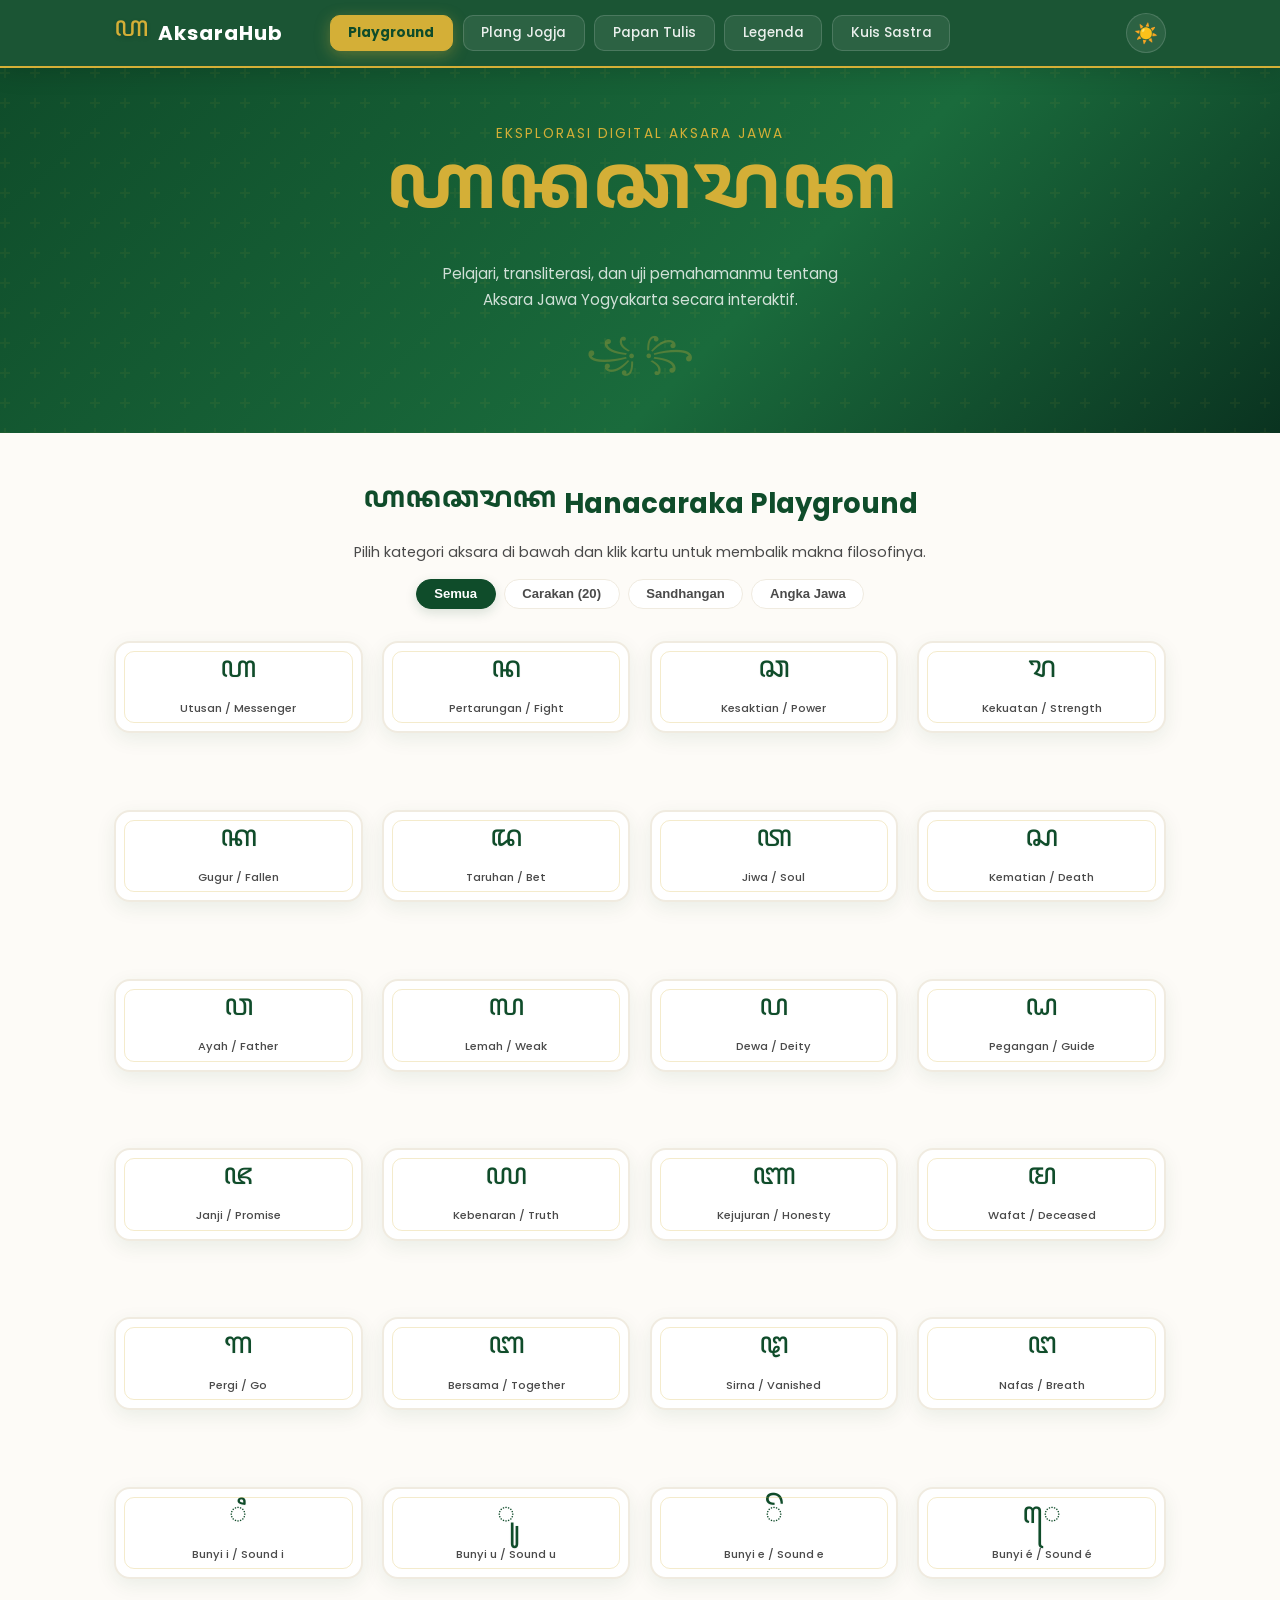
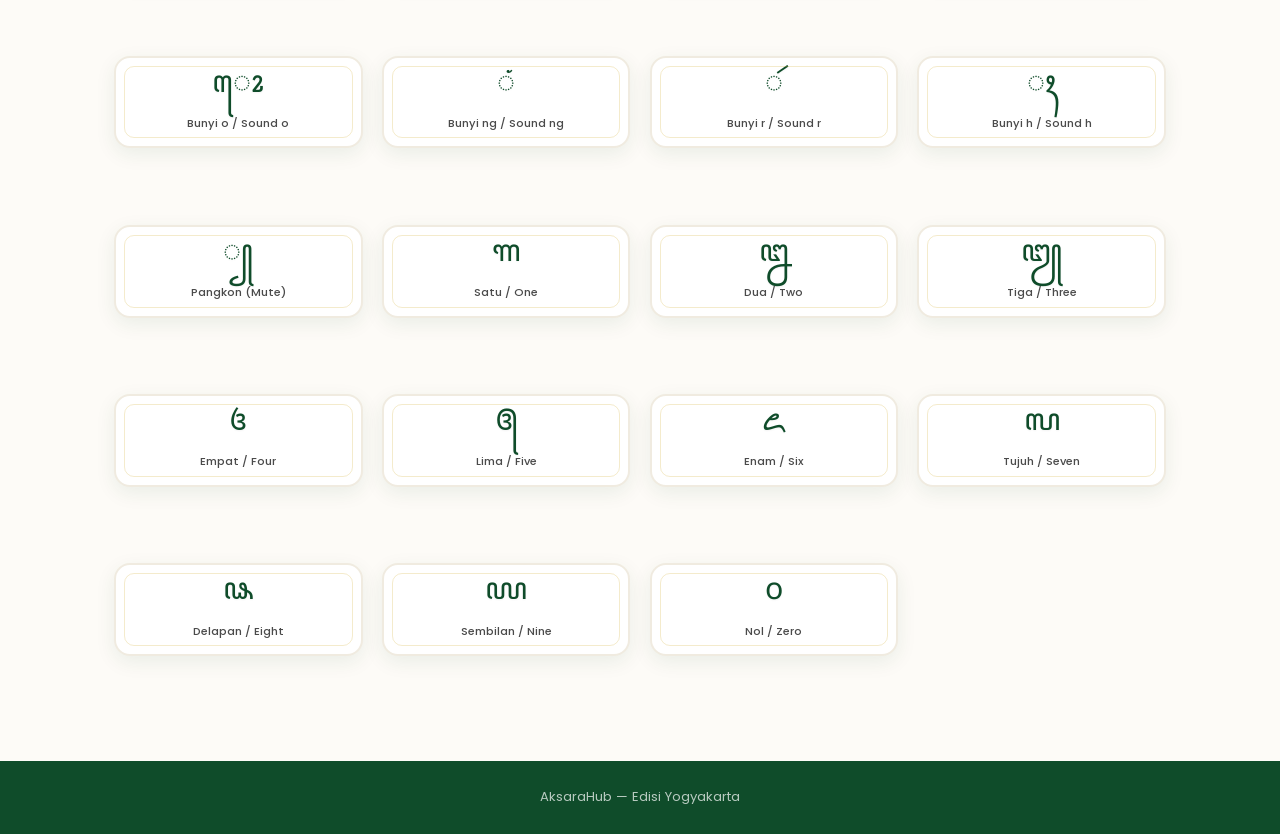
==== index.html @ 1e4b358d "Refactor: Update UI/UX to Single-Page Long Scroll and clean up documentation" ====
<!doctype html>
<html
  lang="id"
  data-theme="light"
>
  <head>
    <meta charset="UTF-8" />
    <meta
      name="viewport"
      content="width=device-width, initial-scale=1.0"
    />
    <meta name="description" content="AksaraHub Edisi Yogyakarta - Aplikasi edukasi interaktif Aksara Jawa (Hanacaraka), generator plang jalan Jogja real-time, dan kuis sastra interaktif. Belajar Aksara Jawa dengan mudah." />
    <meta name="keywords" content="aksara jawa, hanacaraka, yogyakarta, belajar aksara jawa, generator plang jogja, kuis aksara jawa" />
    <title>AksaraHub — Edisi Yogyakarta</title>
    <link
      rel="preconnect"
      href="https://fonts.googleapis.com"
    />
    <link
      href="https://fonts.googleapis.com/css2?family=Noto+Sans+Javanese&family=Poppins:wght@300;400;600;700&display=swap"
      rel="stylesheet"
    />
    <link
      rel="stylesheet"
      href="style.css?v=19"
    />
  </head>
  <body>
    <!-- STICKY NAVBAR -->
    <nav class="navbar">
      <div class="nav-inner">
        <a href="#" class="nav-brand">
          <span class="brand-aksara">ꦲ</span>
          <span class="brand-text">AksaraHub</span>
        </a>
        <div class="nav-links" id="navLinks">
          <button
            class="nav-btn active"
            id="navBtnPlayground"
            data-target="playground"
          >
            Playground
          </button>
          <button
            class="nav-btn"
            id="navBtnGenerator"
            data-target="generator"
          >
            Plang Jogja
          </button>
          <button
            class="nav-btn"
            id="navBtnTracing"
            data-target="tracing"
          >
            Papan Tulis
          </button>
          <button
            class="nav-btn"
            id="navBtnLegenda"
            data-target="legenda"
          >
            Legenda
          </button>
          <button
            class="nav-btn"
            id="navBtnKuis"
            data-target="kuis"
          >
            Kuis Sastra
          </button>
        </div>
        <div class="nav-actions">
          <button
            class="theme-toggle"
            id="themeToggle"
            title="Ganti tema"
            aria-label="Ganti tema"
          >
            ☀️
          </button>
          <button
            class="hamburger-menu"
            id="hamburgerMenu"
            title="Menu"
            aria-label="Menu"
          >
            <span></span>
            <span></span>
            <span></span>
          </button>
        </div>
      </div>
    </nav>

    <!-- HERO -->
    <header class="hero">
      <div class="hero-content">
        <p class="hero-sub">Eksplorasi Digital Aksara Jawa</p>
        <h1 class="hero-title">ꦲꦤꦕꦫꦏ</h1>
        <p class="hero-desc">Pelajari, transliterasi, dan uji pemahamanmu tentang<br />Aksara Jawa Yogyakarta secara interaktif.</p>
      </div>
      <div
        class="hero-ornament"
        aria-hidden="true"
      >
        ꧁ ꧂
      </div>
    </header>

    <!-- MAIN CONTENT (SPA Sections) -->
    <main>
      <!-- SECTION 1: HANACARAKA PLAYGROUND -->
      <section
        id="playground"
        class="section active"
      >
        <div class="section-header">
          <h2>ꦲꦤꦕꦫꦏ <span>Hanacaraka Playground</span></h2>
          <p>Pilih kategori aksara di bawah dan klik kartu untuk membalik makna filosofinya.</p>
          <div class="filter-wrap">
            <button class="filter-btn active" data-filter="all">Semua</button>
            <button class="filter-btn" data-filter="carakan">Carakan (20)</button>
            <button class="filter-btn" data-filter="sandhangan">Sandhangan</button>
            <button class="filter-btn" data-filter="angka">Angka Jawa</button>
          </div>
        </div>
        <div
          class="card-grid"
          id="cardGrid"
        >
          <!-- Cards injected by JS -->
        </div>
      </section>

      <!-- SECTION 2: PLANG JOGJA GENERATOR -->
      <section
        id="generator"
        class="section"
      >
        <div class="section-header">
          <h2>🛣️ <span>Plang Jogja Generator</span></h2>
          <p>Ketik teks Latin di bawah ini — konversi ke Aksara Jawa secara real-time.</p>
        </div>
        <div class="generator-wrap">
          <div class="preset-outer">
            <span class="preset-label">Nama Jalan Ikonik:</span>
            <div class="preset-group">
              <button class="btn-preset" data-text="Jalan Malioboro">Malioboro</button>
              <button class="btn-preset" data-text="Jalan Margoutomo">Margo Utomo</button>
              <button class="btn-preset" data-text="Jalan Margo Mulyo">Margo Mulyo</button>
            </div>
          </div>
          
          <div class="input-group">
            <label for="latinInput">Teks Latin</label>
            <textarea
              id="latinInput"
              rows="3"
              placeholder="Contoh: Jalan Malioboro..."
            ></textarea>
          </div>
          
          <!-- Plang Visual -->
          <div class="plang-outer">
            <div class="plang-pole"></div>
            <div class="plang-sign" id="plangSign">
              <div class="plang-top-bar">Jalan / Dalan</div>
              <div
                class="plang-latin"
                id="plangLatin"
              >
                —
              </div>
              <div
                class="plang-aksara"
                id="plangAksara"
              >
                —
              </div>
            </div>
            
            <div class="plang-theme-wrap">
              <button class="btn-plang-theme active" data-theme="classic">☀️ Siang</button>
              <button class="btn-plang-theme" data-theme="night">🌙 Malam</button>
            </div>
          </div>
          <button
            class="btn-primary"
            id="copyBtn"
          >
            📋 Salin Aksara
          </button>
          <p
            class="copy-msg"
            id="copyMsg"
          ></p>
        </div>
      </section>

      <!-- SECTION 3: PAPAN TULIS TRACING -->
      <section
        id="tracing"
        class="section"
      >
        <div class="section-header">
          <h2>✍️ <span>Papan Tulis Tracing</span></h2>
          <p>Pilih aksara di bawah dan ikuti pola transparan di papan tulis untuk belajar menulis.</p>
        </div>
        <div class="tracing-wrap">
          <div class="tracing-letters-select" id="tracingLettersSelect">
            <!-- Letters injected by JS -->
          </div>
          <div class="canvas-outer">
            <div class="canvas-container">
              <canvas id="paintCanvas" width="360" height="280"></canvas>
            </div>
            <div class="canvas-actions">
              <button class="btn-secondary" id="clearCanvasBtn">🧹 <span class="btn-text">Bersihkan</span></button>
              <button class="btn-primary" id="checkCanvasBtn">✨ <span class="btn-text">Periksa Coretan</span></button>
              <button class="btn-secondary" id="downloadCanvasBtn">💾 <span class="btn-text">Simpan Tulisan</span></button>
            </div>
            <div id="traceFeedback" style="margin-top: 1rem; font-weight: 600; font-size: 0.95rem; text-align: center; min-height: 24px; color: var(--gold); transition: var(--trans);"></div>
          </div>
        </div>
      </section>

      <!-- SECTION 4: LEGENDA AJI SAKA -->
      <section
        id="legenda"
        class="section"
      >
        <div class="section-header">
          <h2>📜 <span>Legenda Aji Saka</span></h2>
          <p>Asal-usul terciptanya 20 bait Aksara Hanacaraka Yogyakarta.</p>
        </div>
        <div class="story-container">
          <div class="story-slider" id="storySlider">
            <div class="story-slide active" data-slide="0">
              <div class="story-card">
                <div class="story-badge">Bagian 1</div>
                <h3>ꦲꦤꦕꦫꦏ <span class="card-latin-text">(Ha-Na-Ca-Ra-Ka)</span></h3>
                <p class="story-meaning">"Ada utusan / cerita"</p>
                <div class="story-divider"></div>
                <p class="story-text">Kisah dimulai dari Prabu Aji Saka yang pergi mengembara dan meninggalkan dua abdi setianya, Dora dan Sembada. Aji Saka berpesan khusus kepada Sembada agar menjaga keris pusakanya di Pegunungan Kendeng dan tidak menyerahkannya kepada siapapun kecuali Aji Saka sendiri.</p>
              </div>
            </div>
            <div class="story-slide" data-slide="1">
              <div class="story-card">
                <div class="story-badge">Bagian 2</div>
                <h3>ꦢꦠꦱꦮꦭ <span class="card-latin-text">(Da-Ta-Sa-Wa-La)</span></h3>
                <p class="story-meaning">"Saling bertengkar / berselisih paham"</p>
                <div class="story-divider"></div>
                <p class="story-text">Setelah sekian lama, Prabu Aji Saka yang telah bertahta di Medang Kamulan mengutus Dora untuk mengambil keris pusakanya. Dora menemui Sembada untuk meminta keris tersebut. Namun, Sembada menolak karena memegang teguh amanah sang Prabu yang melarang keras menyerahkannya kepada orang lain.</p>
              </div>
            </div>
            <div class="story-slide" data-slide="2">
              <div class="story-card">
                <div class="story-badge">Bagian 3</div>
                <h3>ꦥꦝꦗꦪꦚ <span class="card-latin-text">(Pa-Dha-Ja-Ya-Nya)</span></h3>
                <p class="story-meaning">"Sama-sama saktinya / kuatnya"</p>
                <div class="story-divider"></div>
                <p class="story-text">Karena memegang perintah yang sama-sama diyakini sah, keduanya tidak mau mengalah. Perselisihan memuncak menjadi pertarungan sengit demi membela amanah. Dora dan Sembada bertarung dengan segenap kesaktian mereka yang berimbang.</p>
              </div>
            </div>
            <div class="story-slide" data-slide="3">
              <div class="story-card">
                <div class="story-badge">Bagian 4</div>
                <h3>ꦩꦒꦧꦗꦔ <span class="card-latin-text">(Ma-Ga-Ba-Tha-Nga)</span></h3>
                <p class="story-meaning">"Keduanya gugur / mati bersama"</p>
                <div class="story-divider"></div>
                <p class="story-text">Pertarungan berakhir tragis. Kedua abdi setia itu gugur bersama karena kelelahan dan kesaktian yang sama kuat. Prabu Aji Saka sangat menyesali kelalaiannya, dan untuk mengenang kesetiaan kedua abdinya, ia menciptakan 20 bait Aksara Jawa Hanacaraka ini.</p>
              </div>
            </div>
          </div>
          <div class="story-controls">
            <button class="btn-nav-story" id="prevStoryBtn" disabled>◀ Sebelum</button>
            <div class="story-dots" id="storyDots">
              <span class="dot active"></span>
              <span class="dot"></span>
              <span class="dot"></span>
              <span class="dot"></span>
            </div>
            <button class="btn-nav-story" id="nextStoryBtn">Lanjut ▶</button>
          </div>
        </div>
      </section>

      <!-- SECTION 5: KUIS SASTRA & SERTIFIKAT -->
      <section
        id="kuis"
        class="section"
      >
        <div class="section-header">
          <h2>📜 <span>Kuis Sastra & Sertifikat</span></h2>
          <p>Uji pemahamanmu dan raih Sertifikat Kompetensi Aksara Jawa.</p>
        </div>
        <div
          class="kuis-wrap"
          id="kuisWrap"
        >
          <!-- Quiz injected by JS (Start Screen, Questions, Result, and Certificate) -->
        </div>
      </section>
    </main>

    <footer class="footer">
      <p>AksaraHub — Edisi Yogyakarta</p>
    </footer>

    <script src="script.js?v=19"></script>
  </body>
</html>
---- style.css ----
/* ===== CSS VARIABLES & RESET ===== */
:root {
  --green: #0f4c2a;
  --green-lt: #1a6b3c;
  --gold: #d4af37;
  --gold-lt: #e8c94a;
  --cream: #fdfbf7;
  --cream-dk: #f0ebe0;
  --text: #1a1a1a;
  --text-sub: #4a4a4a;
  --card-bg: #ffffff;
  --shadow: 0 6px 20px rgba(15, 76, 42, 0.08);
  --radius: 16px;
  --nav-h: 68px;
  --trans: 0.3s cubic-bezier(0.25, 0.8, 0.25, 1);
}
body.dark-theme {
  --cream: #08140c;
  --cream-dk: #0e2014;
  --text: #f3eee3;
  --text-sub: #9ebd9e;
  --card-bg: #11281b;
  --shadow: 0 8px 30px rgba(0, 0, 0, 0.4);
}

*,
*::before,
*::after {
  box-sizing: border-box;
  margin: 0;
  padding: 0;
}
html {
  scroll-behavior: smooth;
}

body {
  font-family: 'Poppins', sans-serif;
  background: var(--cream);
  color: var(--text);
  transition:
    background var(--trans),
    color var(--trans);
}

/* Javanese font helper */
.java {
  font-family: 'Noto Sans Javanese', serif;
}

/* ===== NAVBAR ===== */
.navbar {
  position: sticky;
  top: 0;
  z-index: 100;
  display: flex;
  align-items: center;
  height: var(--nav-h);
  background: rgba(15, 76, 42, 0.95);
  backdrop-filter: blur(12px);
  -webkit-backdrop-filter: blur(12px);
  box-shadow: 0 4px 25px rgba(0, 0, 0, 0.15);
  border-bottom: 2.5px solid var(--gold);
}
.nav-inner {
  display: flex;
  align-items: center;
  justify-content: space-between;
  width: 100%;
  max-width: 1100px;
  margin: 0 auto;
  padding: 0 1.5rem;
}
.nav-brand {
  display: flex;
  align-items: center;
  gap: 0.6rem;
  text-decoration: none;
  flex: 1 1 0%;
}
.brand-aksara {
  font-family: 'Noto Sans Javanese', serif;
  font-size: 1.8rem;
  color: var(--gold);
  text-shadow: 0 2px 4px rgba(0, 0, 0, 0.2);
}
.brand-text {
  font-size: 1.25rem;
  font-weight: 700;
  color: #fff;
  letter-spacing: 0.05em;
  font-family: 'Poppins', sans-serif;
}

.nav-links {
  display: flex;
  gap: 0.6rem;
}
.nav-btn {
  background: rgba(255, 255, 255, 0.08);
  border: 1px solid rgba(255, 255, 255, 0.15);
  color: rgba(255, 255, 255, 0.9);
  border-radius: 10px;
  padding: 0.45rem 1.1rem;
  font-family: 'Poppins', sans-serif;
  font-size: 0.85rem;
  font-weight: 500;
  cursor: pointer;
  transition: var(--trans);
}
.nav-btn:hover {
  background: rgba(255, 255, 255, 0.18);
  border-color: rgba(255, 255, 255, 0.3);
  transform: translateY(-1px);
}
.nav-btn.active {
  background: var(--gold);
  border-color: var(--gold);
  color: var(--green);
  font-weight: 700;
  box-shadow: 0 4px 15px rgba(212, 175, 55, 0.35);
}
.theme-toggle {
  background: rgba(255, 255, 255, 0.08);
  border: 1px solid rgba(255, 255, 255, 0.15);
  font-size: 1.2rem;
  cursor: pointer;
  width: 40px;
  height: 40px;
  display: flex;
  align-items: center;
  justify-content: center;
  border-radius: 50%;
  transition: var(--trans);
}
.theme-toggle:hover {
  background: rgba(255, 255, 255, 0.18);
  transform: rotate(20deg) scale(1.1);
}
.nav-actions {
  display: flex;
  align-items: center;
  gap: 0.8rem;
  justify-content: flex-end;
  flex: 1 1 0%;
}

/* ===== HERO ===== */
.hero {
  background: linear-gradient(135deg, var(--green) 0%, #1a6b3c 60%, #0a3320 100%);
  color: #fff;
  text-align: center;
  padding: 3.5rem 1.5rem 2.5rem;
  position: relative;
  overflow: hidden;
}
.hero::before {
  content: '';
  position: absolute;
  inset: 0;
  background: url("data:image/svg+xml,%3Csvg width='60' height='60' viewBox='0 0 60 60' xmlns='http://www.w3.org/2000/svg'%3E%3Cg fill='none' fill-rule='evenodd'%3E%3Cg fill='%23D4AF37' fill-opacity='0.06'%3E%3Cpath d='M36 34v-4h-2v4h-4v2h4v4h2v-4h4v-2h-4zm0-30V0h-2v4h-4v2h4v4h2V6h4V4h-4zM6 34v-4H4v4H0v2h4v4h2v-4h4v-2H6zM6 4V0H4v4H0v2h4v4h2V6h4V4H6z'/%3E%3C/g%3E%3C/g%3E%3C/svg%3E");
}
.hero-content {
  position: relative;
}
.hero-sub {
  font-size: 0.85rem;
  text-transform: uppercase;
  letter-spacing: 0.15em;
  color: var(--gold);
  margin-bottom: 0.5rem;
}
.hero-title {
  font-family: 'Noto Sans Javanese', serif;
  font-size: clamp(2.5rem, 8vw, 5rem);
  color: var(--gold);
  line-height: 1.2;
}
.hero-desc {
  font-size: 0.95rem;
  color: rgba(255, 255, 255, 0.8);
  margin-top: 0.8rem;
  line-height: 1.7;
}
.hero-ornament {
  font-family: 'Noto Sans Javanese', serif;
  font-size: 2rem;
  color: rgba(212, 175, 55, 0.3);
  margin-top: 1rem;
}

/* ===== SECTION LAYOUT ===== */
main {
  max-width: 1100px;
  margin: 0 auto;
  padding: 0 1.5rem 3rem;
}
.section {
  display: none;
  padding-top: 2.5rem;
}
.section.active {
  display: block;
}

.section-header {
  text-align: center;
  margin-bottom: 2rem;
}
.section-header h2 {
  font-size: clamp(1.4rem, 3vw, 1.9rem);
  color: var(--green);
  display: flex;
  align-items: center;
  justify-content: center;
  gap: 0.5rem;
  font-family: 'Noto Sans Javanese', serif;
}
body.dark-theme .section-header h2 {
  color: var(--gold);
}
.section-header h2 span {
  font-family: 'Poppins', sans-serif;
  font-size: 0.9em;
}
.section-header p {
  color: var(--text-sub);
  font-size: 0.9rem;
  margin-top: 0.4rem;
}

/* ===== CARD GRID (Section 1) ===== */
.card-grid {
  display: grid;
  grid-template-columns: repeat(4, 1fr);
  gap: 1.2rem;
}
/* Flip card */
.flip-card {
  height: 150px;
  perspective: 1000px;
  cursor: pointer;
  transition: transform 0.3s ease;
}
.flip-card:hover {
  transform: translateY(-6px);
}
.flip-inner {
  width: 100%;
  height: 100%;
  position: relative;
  transform-style: preserve-3d;
  transition: transform 0.6s cubic-bezier(0.4, 0, 0.2, 1);
}
.flip-card.is-flipped .flip-inner {
  transform: rotateY(180deg);
}

.flip-front,
.flip-back {
  position: absolute;
  inset: 0;
  border-radius: var(--radius);
  display: flex;
  flex-direction: column;
  align-items: center;
  justify-content: center;
  backface-visibility: hidden;
  -webkit-backface-visibility: hidden;
  box-shadow: var(--shadow);
  transition: all var(--trans);
}
.flip-front {
  background: var(--card-bg);
  border: 2px solid var(--cream-dk);
  position: relative;
  justify-content: center;
  gap: 0.8rem;
  padding: 1rem 0.5rem;
}
/* Delicate traditional corner borders */
.flip-front::before {
  content: '';
  position: absolute;
  inset: 8px;
  border: 1px solid rgba(212, 175, 55, 0.25);
  border-radius: calc(var(--radius) - 6px);
  pointer-events: none;
}
.flip-front:hover {
  box-shadow: 0 12px 30px rgba(15, 76, 42, 0.18);
  border-color: var(--gold);
}
.flip-back {
  background: linear-gradient(135deg, var(--green) 0%, var(--green-lt) 100%);
  color: #fff;
  transform: rotateY(180deg);
  border: 2.5px solid var(--gold);
}
.card-aksara {
  font-family: 'Noto Sans Javanese', serif;
  font-size: 1.9rem;
  color: var(--green);
  text-shadow: 0 1px 2px rgba(0, 0, 0, 0.05);
  display: inline-block;
  line-height: 1;
}
body.dark-theme .card-aksara {
  color: var(--gold);
}
.card-id {
  font-size: 0.7rem;
  color: var(--text-sub);
  font-weight: 500;
  line-height: 1.2;
}
.back-latin {
  font-size: 1.5rem;
  font-weight: 700;
  color: var(--gold);
  text-shadow: 0 2px 4px rgba(0, 0, 0, 0.2);
}
.back-arti {
  font-size: 0.75rem;
  text-align: center;
  padding: 0 0.75rem;
  margin-top: 0.5rem;
  opacity: 0.9;
  line-height: 1.5;
}

/* ===== GENERATOR (Section 2) ===== */
.generator-wrap {
  display: flex;
  flex-direction: column;
  align-items: center;
  gap: 1.4rem;
}
.input-group {
  width: 100%;
  max-width: 480px;
}
.input-group label {
  display: block;
  font-weight: 600;
  margin-bottom: 0.4rem;
  color: var(--green);
  font-size: 0.9rem;
}
body.dark-theme .input-group label {
  color: var(--gold);
}
.input-group textarea {
  width: 100%;
  border: 2px solid var(--cream-dk);
  border-radius: var(--radius);
  padding: 0.75rem 1rem;
  font-family: 'Poppins', sans-serif;
  font-size: 1rem;
  background: var(--card-bg);
  color: var(--text);
  resize: vertical;
  transition:
    border-color var(--trans),
    box-shadow var(--trans);
}
.input-group textarea:focus {
  outline: none;
  border-color: var(--gold);
  box-shadow: 0 0 0 3px rgba(212, 175, 55, 0.2);
}

/* Plang Sign */
.plang-outer {
  display: flex;
  flex-direction: column;
  align-items: center;
}
/* Tiang khas Jogja yang indah */
.plang-pole {
  width: 12px;
  height: 35px;
  background: linear-gradient(90deg, #151515 0%, #303030 50%, #0c0c0c 100%);
  border-radius: 2px;
  position: relative;
  box-shadow: 0 2px 5px rgba(0, 0, 0, 0.2);
}
.plang-pole::before {
  content: '';
  position: absolute;
  top: 0;
  left: -8px;
  width: 28px;
  height: 6px;
  background: var(--gold);
  border-radius: 3px;
  box-shadow: 0 1px 3px rgba(0, 0, 0, 0.2);
}
/* Papan nama jalan yang lebih realistis dan premium */
.plang-sign {
  background: linear-gradient(135deg, #0e5428 0%, #1a783d 100%);
  border: 3.5px double var(--gold);
  border-radius: 6px;
  padding: 0.9rem 2.5rem;
  min-width: 320px;
  text-align: center;
  box-shadow:
    0 8px 24px rgba(0, 0, 0, 0.3),
    inset 0 1px 0 rgba(255, 255, 255, 0.2);
  position: relative;
}
.plang-sign::after {
  content: '';
  position: absolute;
  inset: 4px;
  border: 1px solid rgba(255, 255, 255, 0.2);
  border-radius: 3px;
  pointer-events: none;
}
.plang-top-bar {
  font-size: 0.7rem;
  color: rgba(255, 255, 255, 0.8);
  letter-spacing: 0.15em;
  text-transform: uppercase;
  font-weight: 600;
  margin-bottom: 0.4rem;
  border-bottom: 1px dashed rgba(255, 255, 255, 0.25);
  padding-bottom: 0.3rem;
}
.plang-latin {
  font-size: 1.25rem;
  font-weight: 700;
  color: #fff;
  min-height: 1.4em;
  text-shadow: 0 2px 4px rgba(0, 0, 0, 0.3);
}
.plang-aksara {
  font-family: 'Noto Sans Javanese', serif;
  font-size: 1.8rem;
  color: var(--gold-lt);
  min-height: 1.6em;
  margin-top: 0.2rem;
  text-shadow: 0 2px 4px rgba(0, 0, 0, 0.3);
}

.btn-primary {
  background: var(--gold);
  color: var(--green);
  font-family: 'Poppins', sans-serif;
  font-weight: 700;
  font-size: 0.88rem;
  border: none;
  border-radius: 10px;
  padding: 0.65rem 1.4rem;
  cursor: pointer;
  transition: var(--trans);
  display: inline-flex;
  align-items: center;
  justify-content: center;
  gap: 0.4rem;
  height: 44px;
}
.btn-primary:hover {
  background: var(--gold-lt);
  transform: translateY(-2px);
  box-shadow: var(--shadow);
}
.btn-secondary {
  background: var(--card-bg);
  border: 1.5px solid var(--cream-dk);
  color: var(--text-sub);
  font-family: 'Poppins', sans-serif;
  font-weight: 600;
  font-size: 0.88rem;
  border-radius: 10px;
  padding: 0.65rem 1.4rem;
  cursor: pointer;
  transition: var(--trans);
  display: inline-flex;
  align-items: center;
  justify-content: center;
  gap: 0.4rem;
  height: 44px;
}
.btn-secondary:hover {
  border-color: var(--gold);
  color: var(--gold);
  transform: translateY(-2px);
  box-shadow: var(--shadow);
}
body.dark-theme .btn-secondary {
  background: var(--card-bg);
  border-color: rgba(212, 175, 55, 0.35);
  color: var(--text);
}
.copy-msg {
  font-size: 0.8rem;
  color: var(--green);
  font-weight: 600;
  min-height: 1.2em;
}
body.dark-theme .copy-msg {
  color: var(--gold);
}

/* ===== KUIS (Section 3) ===== */
.kuis-wrap {
  max-width: 620px;
  margin: 0 auto;
}
.kuis-progress {
  text-align: right;
  font-size: 0.8rem;
  color: var(--text-sub);
  margin-bottom: 1rem;
}
.kuis-question {
  background: var(--card-bg);
  border-radius: var(--radius);
  padding: 1.5rem;
  box-shadow: var(--shadow);
  margin-bottom: 1.2rem;
}
.q-soal {
  font-size: 1rem;
  font-weight: 600;
  margin-bottom: 0.3rem;
}
.q-aksara {
  font-family: 'Noto Sans Javanese', serif;
  font-size: 2rem;
  color: var(--green);
  margin-bottom: 1rem;
  display: block;
}
body.dark-theme .q-aksara {
  color: var(--gold);
}
.q-options {
  display: grid;
  grid-template-columns: 1fr 1fr;
  gap: 0.8rem;
}
.q-opt {
  background: var(--cream-dk);
  color: var(--text);
  font-family: 'Poppins', sans-serif;
  border: 2px solid transparent;
  border-radius: 12px;
  padding: 0.75rem;
  cursor: pointer;
  font-size: 0.95rem;
  font-weight: 600;
  transition: var(--trans);
  text-align: center;
  box-shadow: 0 2px 6px rgba(0, 0, 0, 0.04);
}
.q-opt:hover:not(:disabled) {
  border-color: var(--gold);
  background: var(--card-bg);
  transform: translateY(-2px);
  box-shadow: var(--shadow);
}
.q-opt.correct {
  background: #28a745;
  border-color: #28a745;
  color: #fff;
  box-shadow: 0 4px 15px rgba(40, 167, 69, 0.3);
}
.q-opt.wrong {
  background: #dc3545;
  border-color: #dc3545;
  color: #fff;
  box-shadow: 0 4px 15px rgba(220, 53, 69, 0.3);
  animation: shake 0.4s ease;
}
.q-opt:disabled {
  cursor: default;
}

@keyframes shake {
  0%, 100% { transform: translateX(0); }
  20%, 60% { transform: translateX(-6px); }
  40%, 80% { transform: translateX(6px); }
}

.kuis-result {
  text-align: center;
  background: var(--card-bg);
  border-radius: var(--radius);
  padding: 2.5rem;
  box-shadow: var(--shadow);
}
.result-score {
  font-size: 3rem;
  font-weight: 700;
  color: var(--green);
}
body.dark-theme .result-score {
  color: var(--gold);
}
.result-msg {
  margin: 0.5rem 0 1.5rem;
  color: var(--text-sub);
}

/* ===== FOOTER ===== */
.footer {
  background: var(--green);
  color: rgba(255, 255, 255, 0.7);
  text-align: center;
  padding: 1.5rem;
  font-size: 0.82rem;
  line-height: 1.9;
}

/* ===== PLAYGROUND FILTERS ===== */
.filter-wrap {
  display: flex;
  justify-content: center;
  gap: 0.5rem;
  margin-top: 1rem;
  flex-wrap: wrap;
}
.filter-btn {
  background: var(--card-bg);
  border: 1.5px solid var(--cream-dk);
  color: var(--text-sub);
  padding: 0.4rem 1.1rem;
  border-radius: 20px;
  font-size: 0.82rem;
  font-weight: 600;
  cursor: pointer;
  transition: var(--trans);
}
.filter-btn:hover {
  border-color: var(--gold);
  color: var(--gold);
}
.filter-btn.active {
  background: var(--green);
  border-color: var(--green);
  color: #fff;
  box-shadow: 0 4px 12px rgba(15, 76, 42, 0.15);
}
body.dark-theme .filter-btn.active {
  background: var(--gold);
  border-color: var(--gold);
  color: var(--green);
  box-shadow: 0 4px 12px rgba(212, 175, 55, 0.25);
}

/* ===== PRESETS & PLANG THEMES ===== */
.preset-outer {
  display: flex;
  align-items: center;
  gap: 0.8rem;
  width: 100%;
  max-width: 480px;
  margin-bottom: 0.5rem;
  flex-wrap: wrap;
  justify-content: center;
}
.preset-label {
  font-size: 0.85rem;
  font-weight: 600;
  color: var(--text-sub);
}
.preset-group {
  display: flex;
  gap: 0.4rem;
  flex-wrap: wrap;
}
.btn-preset {
  background: var(--card-bg);
  border: 1px solid var(--cream-dk);
  color: var(--text);
  font-size: 0.78rem;
  font-weight: 600;
  padding: 0.35rem 0.8rem;
  border-radius: 8px;
  cursor: pointer;
  transition: var(--trans);
}
.btn-preset:hover {
  border-color: var(--gold);
  color: var(--gold);
  transform: translateY(-1px);
}
.plang-theme-wrap {
  display: flex;
  gap: 0.5rem;
  margin-top: 0.8rem;
}
.btn-plang-theme {
  background: var(--card-bg);
  border: 1.5px solid var(--cream-dk);
  color: var(--text-sub);
  font-size: 0.78rem;
  font-weight: 600;
  padding: 0.35rem 0.9rem;
  border-radius: 20px;
  cursor: pointer;
  transition: var(--trans);
}
.btn-plang-theme.active {
  background: var(--green);
  border-color: var(--green);
  color: #fff;
  box-shadow: 0 3px 8px rgba(15, 76, 42, 0.15);
}
body.dark-theme .btn-plang-theme.active {
  background: var(--gold);
  border-color: var(--gold);
  color: var(--green);
  box-shadow: 0 3px 8px rgba(212, 175, 55, 0.2);
}
.plang-sign.night {
  background: linear-gradient(135deg, #092c15 0%, #0d3b1e 100%);
  border-color: var(--gold-lt);
}

/* ===== PAPAN TULIS TRACING ===== */
.tracing-wrap {
  display: flex;
  gap: 1.8rem;
  justify-content: center;
  align-items: flex-start;
  margin-top: 1rem;
  flex-wrap: wrap;
}
.tracing-letters-select {
  display: grid;
  grid-template-columns: repeat(4, 1fr);
  gap: 0.5rem;
  background: var(--card-bg);
  border: 2px solid var(--cream-dk);
  border-radius: var(--radius);
  padding: 1rem;
  max-height: 330px;
  overflow-y: auto;
  box-shadow: var(--shadow);
  width: 100%;
  max-width: 250px;
}
.btn-trace-select {
  font-family: 'Noto Sans Javanese', serif;
  font-size: 1.5rem;
  background: var(--cream);
  border: 1.5px solid var(--cream-dk);
  color: var(--text);
  border-radius: 8px;
  width: 48px;
  height: 48px;
  cursor: pointer;
  display: flex;
  align-items: center;
  justify-content: center;
  transition: var(--trans);
}
.btn-trace-select:hover {
  border-color: var(--gold);
  color: var(--gold);
  transform: scale(1.05);
}
.btn-trace-select.active {
  background: var(--green);
  border-color: var(--green);
  color: #fff;
  box-shadow: 0 4px 10px rgba(15, 76, 42, 0.15);
}
.btn-trace-select.completed {
  background: rgba(46, 125, 50, 0.15);
  border-color: rgba(46, 125, 50, 0.35);
  color: #2e7d32;
}
.btn-trace-select.completed.active {
  background: var(--green);
  border-color: var(--green);
  color: #fff;
}
body.dark-theme .btn-trace-select.active {
  background: var(--gold);
  border-color: var(--gold);
  color: var(--green);
  box-shadow: 0 4px 10px rgba(212, 175, 55, 0.25);
}
body.dark-theme .btn-trace-select.completed {
  background: rgba(46, 125, 50, 0.3);
  border-color: rgba(46, 125, 50, 0.5);
  color: #a5d6a7;
}
body.dark-theme .btn-trace-select.completed.active {
  background: var(--gold);
  border-color: var(--gold);
  color: var(--green);
}
.canvas-outer {
  display: flex;
  flex-direction: column;
  align-items: center;
  gap: 1rem;
}
.canvas-container {
  background: #fbf9f2;
  border: 8px solid #6b4c2b; /* Wooden frame */
  border-radius: 12px;
  box-shadow: 0 10px 25px rgba(0, 0, 0, 0.2);
  position: relative;
  cursor: crosshair;
  overflow: hidden;
  touch-action: none;
}
#paintCanvas {
  display: block;
}
.canvas-actions {
  display: grid;
  grid-template-columns: 1fr 1fr;
  gap: 0.8rem;
  width: 100%;
  max-width: 360px;
}
#checkCanvasBtn {
  grid-column: span 2;
}

/* ===== LEGENDA AJI SAKA ===== */
.story-container {
  max-width: 620px;
  margin: 0 auto;
  background: var(--card-bg);
  border: 2px solid var(--cream-dk);
  border-radius: var(--radius);
  padding: 2rem;
  box-shadow: var(--shadow);
}
.story-slider {
  position: relative;
  min-height: 230px;
}
.story-slide {
  display: none;
  opacity: 0;
  transition: opacity 0.4s ease;
}
.story-slide.active {
  display: block;
  opacity: 1;
}
.story-card {
  display: flex;
  flex-direction: column;
  align-items: center;
  text-align: center;
}
.story-badge {
  background: var(--gold);
  color: var(--green);
  font-size: 0.72rem;
  font-weight: 700;
  padding: 0.2rem 0.8rem;
  border-radius: 20px;
  text-transform: uppercase;
  letter-spacing: 0.05em;
  margin-bottom: 0.8rem;
}
.story-card h3 {
  font-family: 'Noto Sans Javanese', serif;
  font-size: 1.8rem;
  color: var(--green);
  margin-bottom: 0.2rem;
}
body.dark-theme .story-card h3 {
  color: var(--gold);
}
.card-latin-text {
  font-family: 'Poppins', sans-serif;
  font-size: 0.95rem;
  font-weight: 600;
  color: var(--text-sub);
}
.story-meaning {
  font-style: italic;
  color: var(--text-sub);
  font-size: 0.85rem;
  margin-bottom: 1rem;
}
.story-divider {
  width: 80px;
  height: 2px;
  background: var(--gold);
  margin-bottom: 1.2rem;
}
.story-text {
  font-size: 0.92rem;
  line-height: 1.7;
  color: var(--text);
}
.story-controls {
  display: flex;
  align-items: center;
  justify-content: space-between;
  margin-top: 2rem;
  border-top: 1px dashed var(--cream-dk);
  padding-top: 1.2rem;
}
.btn-nav-story {
  background: transparent;
  border: 1.5px solid var(--cream-dk);
  color: var(--text);
  font-family: 'Poppins', sans-serif;
  font-weight: 600;
  font-size: 0.85rem;
  padding: 0.45rem 1.1rem;
  border-radius: 8px;
  cursor: pointer;
  transition: var(--trans);
}
.btn-nav-story:hover:not(:disabled) {
  border-color: var(--gold);
  color: var(--gold);
}
.btn-nav-story:disabled {
  opacity: 0.4;
  cursor: not-allowed;
}
.story-dots {
  display: flex;
  gap: 0.45rem;
}
.story-dots .dot {
  width: 8px;
  height: 8px;
  background: var(--cream-dk);
  border-radius: 50%;
  cursor: pointer;
  transition: var(--trans);
}
.story-dots .dot.active {
  background: var(--gold);
  transform: scale(1.2);
}

/* ===== KUIS START FORM & CERTIFICATE ===== */
.kuis-start-form {
  display: flex;
  flex-direction: column;
  gap: 1.2rem;
  max-width: 420px;
  margin: 0 auto;
  background: var(--card-bg);
  border-radius: var(--radius);
  padding: 2rem;
  box-shadow: var(--shadow);
  border: 2px solid var(--cream-dk);
}
.kuis-start-form h3 {
  text-align: center;
  color: var(--green);
  font-size: 1.3rem;
}
body.dark-theme .kuis-start-form h3 {
  color: var(--gold);
}
.form-group {
  display: flex;
  flex-direction: column;
  gap: 0.4rem;
}
.form-group label {
  font-size: 0.88rem;
  font-weight: 600;
  color: var(--text-sub);
}
.form-group input {
  padding: 0.7rem 0.9rem;
  border: 2px solid var(--cream-dk);
  border-radius: 8px;
  font-family: 'Poppins', sans-serif;
  font-size: 0.95rem;
  background: var(--cream);
  color: var(--text);
  transition: var(--trans);
}
.form-group input:focus {
  outline: none;
  border-color: var(--gold);
  box-shadow: 0 0 0 3px rgba(212, 175, 55, 0.15);
}
.certificate-award-wrap {
  text-align: center;
  background: var(--card-bg);
  border-radius: var(--radius);
  padding: 2.2rem;
  box-shadow: var(--shadow);
  max-width: 540px;
  margin: 0 auto;
  border: 2px solid var(--cream-dk);
}
.certificate-award-wrap h3 {
  color: var(--green);
  font-size: 1.5rem;
  margin-bottom: 0.5rem;
}
body.dark-theme .certificate-award-wrap h3 {
  color: var(--gold);
}
.cert-preview-img {
  max-width: 100%;
  border: 6px solid var(--cream-dk);
  border-radius: 8px;
  margin: 1.5rem 0;
  box-shadow: 0 6px 20px rgba(0, 0, 0, 0.15);
}

/* ===== RESPONSIVE ===== */
.hamburger-menu {
  display: none;
}

@media (max-width: 768px) {
  .nav-inner {
    padding: 0 1.2rem;
  }
  .nav-brand {
    gap: 0.4rem;
  }
  .brand-text {
    font-size: 1.15rem;
  }
  
  /* Hamburger dropdown overlay */
  .nav-links {
    position: fixed;
    top: var(--nav-h);
    left: 0;
    width: 100%;
    height: calc(100vh - var(--nav-h));
    background: var(--green);
    flex-direction: column;
    align-items: center;
    justify-content: center;
    gap: 1.4rem;
    transform: translateY(-100%);
    opacity: 0;
    pointer-events: none;
    transition: all 0.35s cubic-bezier(0.4, 0, 0.2, 1);
    z-index: 99;
  }
  .nav-links.active {
    transform: translateY(0);
    opacity: 1;
    pointer-events: auto;
  }
  .nav-btn {
    font-size: 1.1rem;
    width: 80%;
    text-align: center;
    padding: 0.8rem;
    background: rgba(255, 255, 255, 0.05);
  }
  
  /* Show hamburger button */
  .nav-actions {
    display: flex;
    align-items: center;
    gap: 0.8rem;
  }
  .hamburger-menu {
    display: flex;
    flex-direction: column;
    justify-content: space-between;
    width: 24px;
    height: 18px;
    background: transparent;
    border: none;
    cursor: pointer;
    padding: 0;
    z-index: 101;
  }
  .hamburger-menu span {
    width: 100%;
    height: 2.2px;
    background-color: #fff;
    transition: var(--trans);
    transform-origin: left center;
  }
  .hamburger-menu.active span:nth-child(1) {
    transform: rotate(45deg) translate(2px, -1px);
  }
  .hamburger-menu.active span:nth-child(2) {
    opacity: 0;
    transform: scale(0);
  }
  .hamburger-menu.active span:nth-child(3) {
    transform: rotate(-45deg) translate(2px, 1px);
  }

  /* Hero */
  .hero {
    padding: 2.5rem 1.2rem 2rem;
  }
  .hero-desc {
    font-size: 0.88rem;
  }
  .hero-ornament {
    display: none;
  }

  /* Sections */
  main {
    padding: 0 1.2rem 2.5rem;
  }
  .section {
    padding-top: 2rem;
  }
  .section-header h2 {
    font-size: 1.4rem;
    flex-direction: column;
    gap: 0.2rem;
  }
  
  /* Grid Playground */
  .card-grid {
    grid-template-columns: repeat(2, 1fr);
    gap: 0.8rem;
  }
  .flip-card {
    height: 130px;
  }
  .card-aksara {
    font-size: 1.7rem;
  }

  /* Plang Sign */
  .plang-sign {
    min-width: unset;
    width: 100%;
    max-width: 310px;
    padding: 0.8rem 1.5rem;
  }
  .plang-aksara {
    font-size: 1.5rem;
  }

  /* Tracing Canvas */
  .canvas-container {
    max-width: 320px;
    height: 250px;
  }
  #paintCanvas {
    width: 104px;
    height: 234px;
    width: 304px; /* Scaled dynamically */
    height: 234px;
  }
  .tracing-letters-select {
    grid-template-columns: repeat(5, 1fr);
    max-width: unset;
    max-height: 140px;
  }
  .tracing-wrap {
    gap: 0.8rem;
    margin-top: 0.5rem;
  }
  .canvas-outer {
    gap: 0.8rem;
  }
  .canvas-actions {
    display: flex;
    flex-direction: row;
    gap: 0.5rem;
    width: 100%;
    max-width: 320px;
    margin: 0 auto;
  }
  .canvas-actions button {
    height: 40px;
    padding: 0.5rem 0.8rem;
    font-size: 0.82rem;
  }
  .canvas-actions .btn-secondary {
    width: 40px;
    padding: 0;
    flex-shrink: 0;
  }
  .canvas-actions .btn-secondary .btn-text {
    display: none;
  }
  .canvas-actions .btn-primary {
    flex: 1;
  }
  
  /* Quiz options */
  .q-options {
    grid-template-columns: 1fr;
  }

  /* Legenda Slide Mobile Optimization */
  #legenda .section-header p {
    display: none;
  }
  .story-container {
    padding: 1.2rem;
  }
  .story-card h3 {
    font-size: 1.4rem;
  }
  .card-latin-text {
    font-size: 0.85rem;
  }
  .story-badge {
    margin-bottom: 0.5rem;
  }
  .story-meaning {
    margin-bottom: 0.6rem;
  }
  .story-divider {
    margin-bottom: 0.8rem;
  }
  .story-text {
    font-size: 0.85rem;
    line-height: 1.5;
  }
  .story-controls {
    margin-top: 1rem;
    padding-top: 0.8rem;
  }
}

/* ===== ANIMASI SHAKE KUIS ===== */
.shake {
  animation: shakeKey 0.4s ease-in-out;
}
@keyframes shakeKey {
  0%, 100% { transform: translateX(0); }
  20%, 60% { transform: translateX(-8px); }
  40%, 80% { transform: translateX(8px); }
}

/* ===== KISI-KISI HINT BOX ===== */
.q-hint-box {
  margin-top: 1rem;
  padding: 0.8rem 1rem;
  background: var(--cream);
  border-left: 4px solid var(--gold);
  border-radius: 8px;
  font-size: 0.88rem;
  color: var(--text-sub);
  display: flex;
  align-items: center;
  gap: 0.6rem;
  animation: fadeIn 0.3s ease-in-out;
  line-height: 1.5;
  text-align: left;
}
body.dark-theme .q-hint-box {
  background: rgba(255, 255, 255, 0.05);
  border-left-color: var(--gold);
  color: #ddd;
}
@keyframes fadeIn {
  from { opacity: 0; transform: translateY(5px); }
  to { opacity: 1; transform: translateY(0); }
}
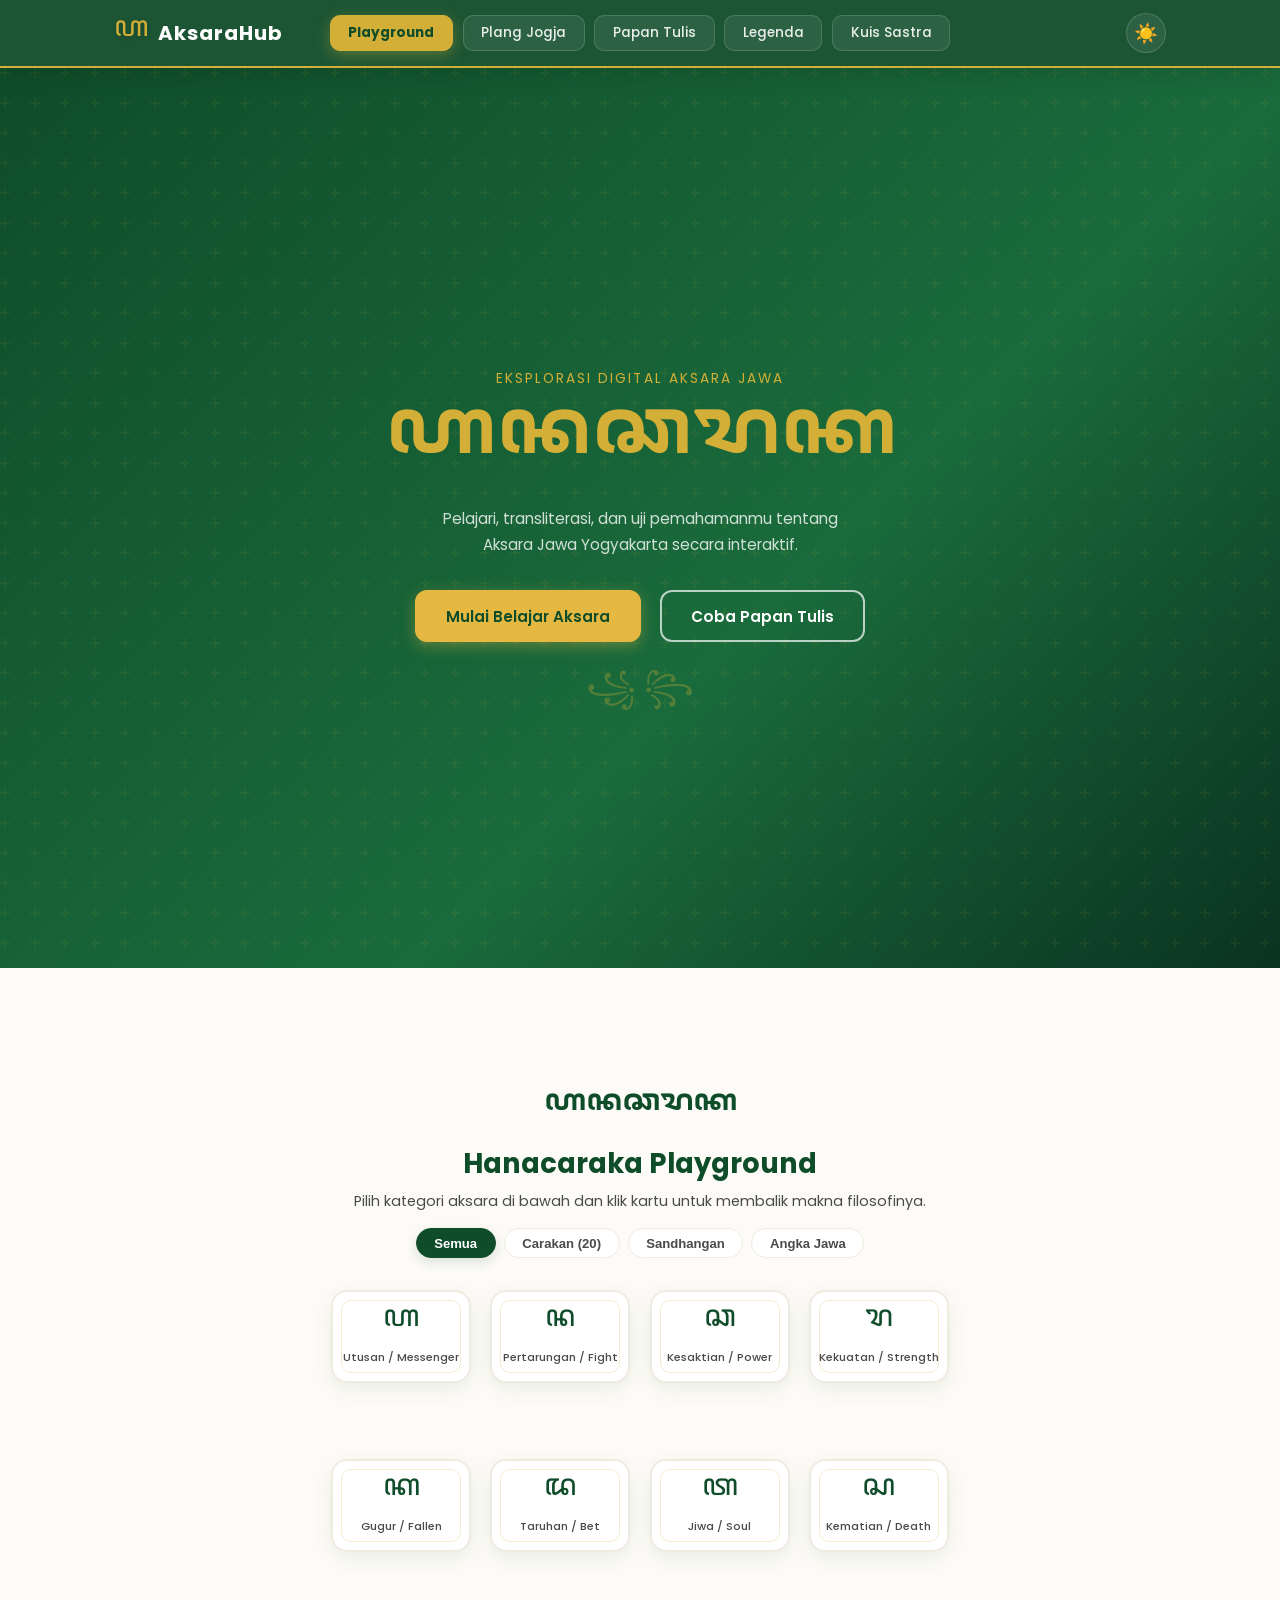
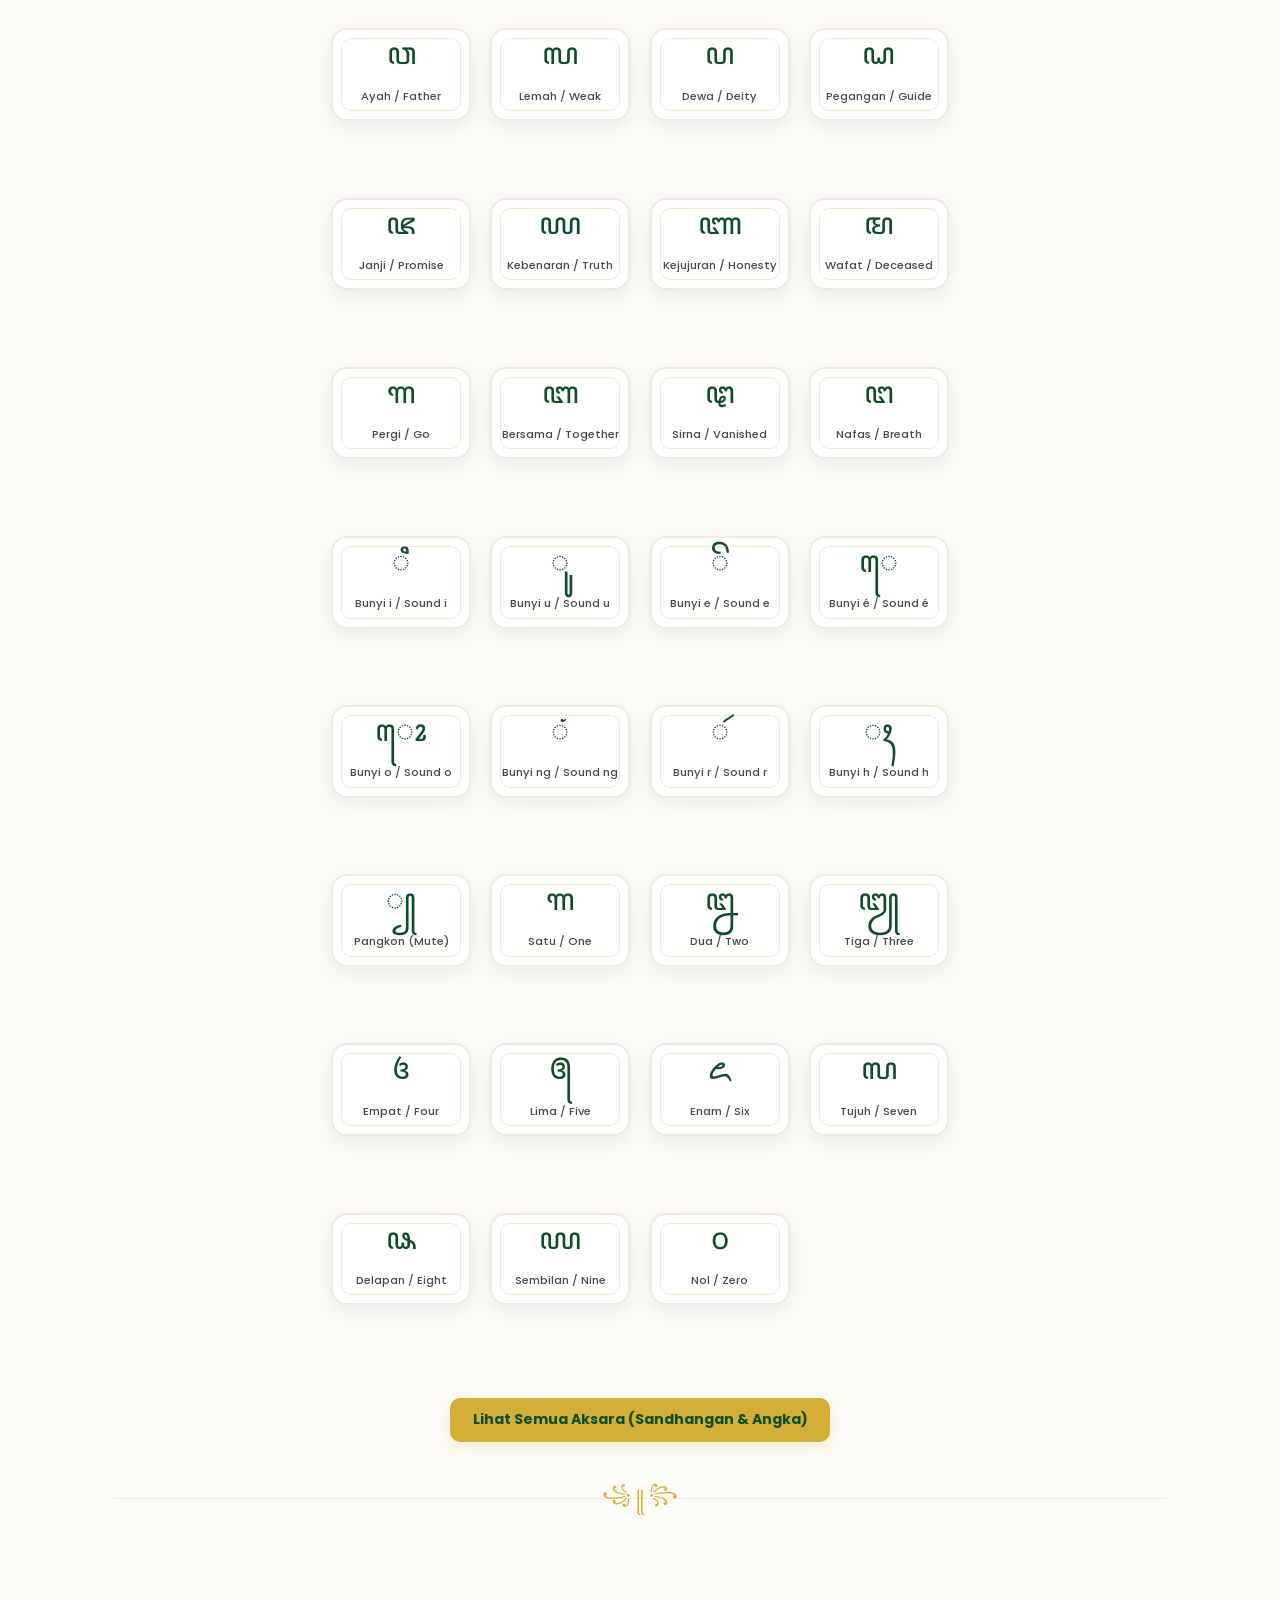
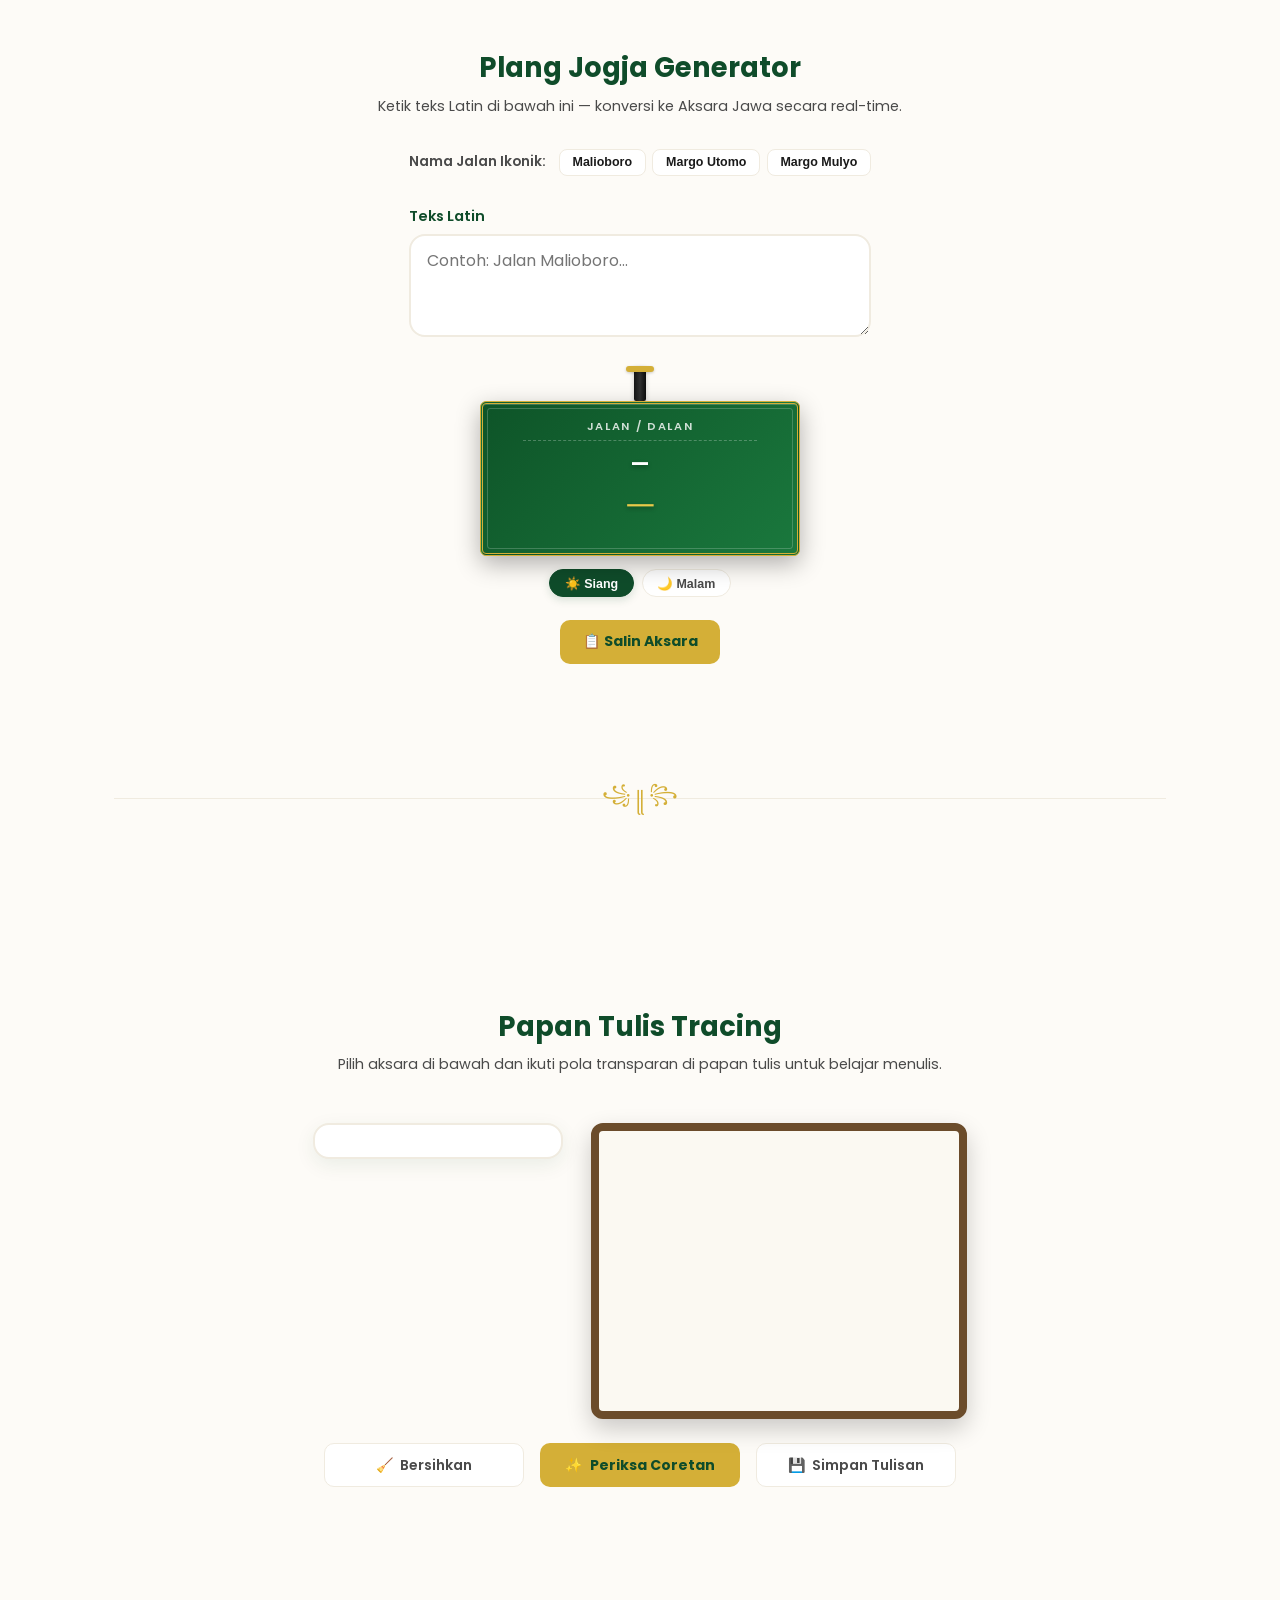
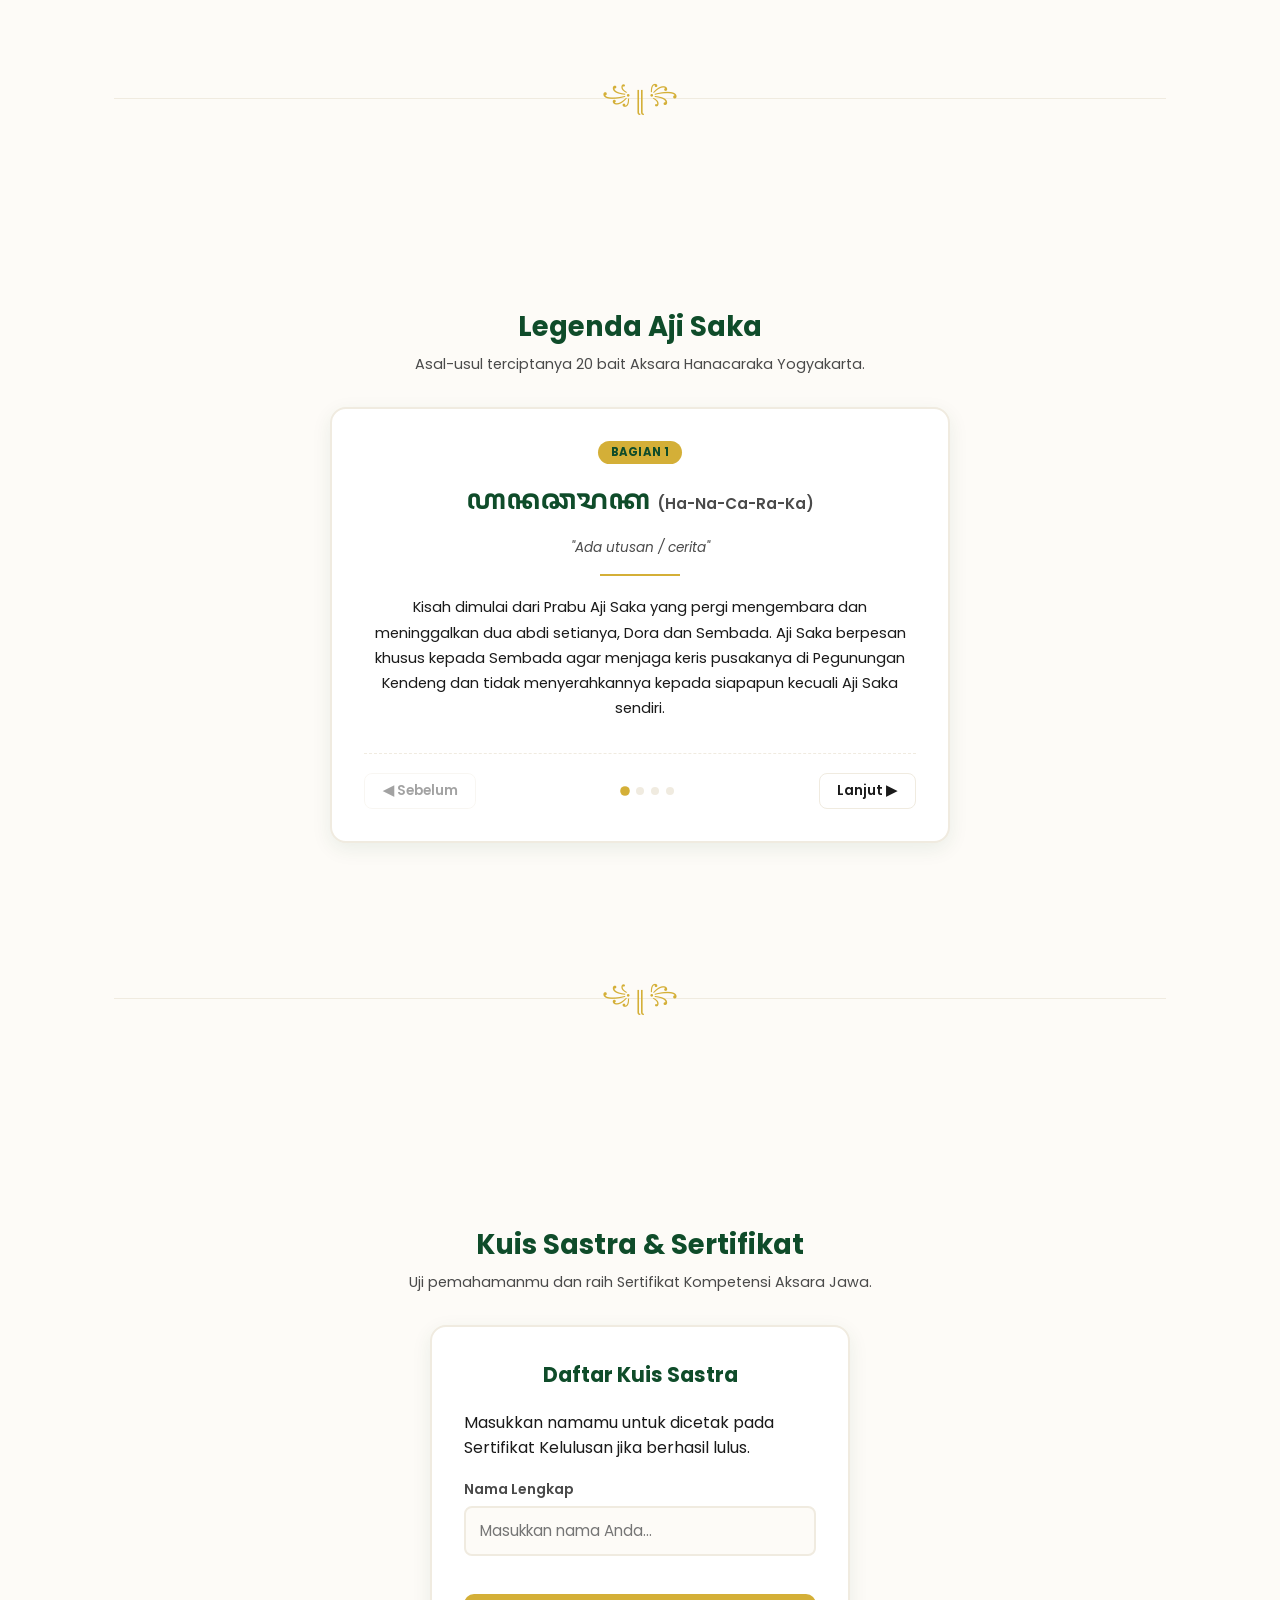
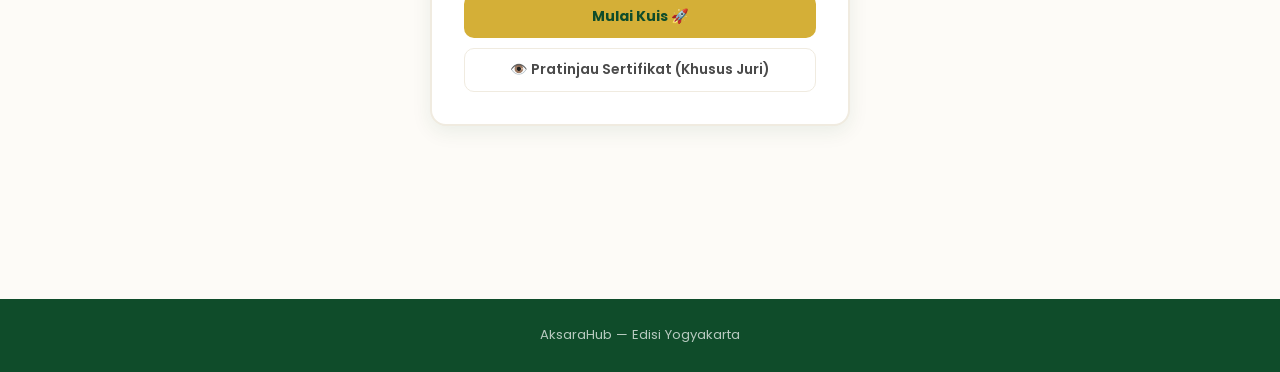
==== commit 5dd0dcae: "refactor: remove scroll snap and implement home CTA buttons for better UX" ====
--- a/index.html
+++ b/index.html
@@ -22,7 +22,7 @@
     />
     <link
       rel="stylesheet"
-      href="style.css?v=19"
+      href="style.css?v=26"
     />
   </head>
   <body>
@@ -99,6 +99,10 @@
         <p class="hero-sub">Eksplorasi Digital Aksara Jawa</p>
         <h1 class="hero-title">ꦲꦤꦕꦫꦏ</h1>
         <p class="hero-desc">Pelajari, transliterasi, dan uji pemahamanmu tentang<br />Aksara Jawa Yogyakarta secara interaktif.</p>
+        <div class="hero-cta-wrap">
+          <button class="hero-cta-btn btn-cta-primary" data-target="playground">Mulai Belajar Aksara</button>
+          <button class="hero-cta-btn btn-cta-secondary" data-target="tracing">Coba Papan Tulis</button>
+        </div>
       </div>
       <div
         class="hero-ornament"
@@ -131,6 +135,9 @@
         >
           <!-- Cards injected by JS -->
         </div>
+        <div class="see-all-container">
+          <button class="btn-primary" id="seeAllCardsBtn">Lihat Semua Aksara (Sandhangan & Angka)</button>
+        </div>
       </section>
 
       <!-- SECTION 2: PLANG JOGJA GENERATOR -->
@@ -139,7 +146,7 @@
         class="section"
       >
         <div class="section-header">
-          <h2>🛣️ <span>Plang Jogja Generator</span></h2>
+          <h2><span>Plang Jogja Generator</span></h2>
           <p>Ketik teks Latin di bawah ini — konversi ke Aksara Jawa secara real-time.</p>
         </div>
         <div class="generator-wrap">
@@ -204,24 +211,26 @@
         class="section"
       >
         <div class="section-header">
-          <h2>✍️ <span>Papan Tulis Tracing</span></h2>
+          <h2><span>Papan Tulis Tracing</span></h2>
           <p>Pilih aksara di bawah dan ikuti pola transparan di papan tulis untuk belajar menulis.</p>
         </div>
         <div class="tracing-wrap">
-          <div class="tracing-letters-select" id="tracingLettersSelect">
-            <!-- Letters injected by JS -->
-          </div>
-          <div class="canvas-outer">
-            <div class="canvas-container">
-              <canvas id="paintCanvas" width="360" height="280"></canvas>
-            </div>
-            <div class="canvas-actions">
-              <button class="btn-secondary" id="clearCanvasBtn">🧹 <span class="btn-text">Bersihkan</span></button>
-              <button class="btn-primary" id="checkCanvasBtn">✨ <span class="btn-text">Periksa Coretan</span></button>
-              <button class="btn-secondary" id="downloadCanvasBtn">💾 <span class="btn-text">Simpan Tulisan</span></button>
-            </div>
-            <div id="traceFeedback" style="margin-top: 1rem; font-weight: 600; font-size: 0.95rem; text-align: center; min-height: 24px; color: var(--gold); transition: var(--trans);"></div>
-          </div>
+          <div class="tracing-content-row">
+            <div class="tracing-letters-select" id="tracingLettersSelect">
+              <!-- Letters injected by JS -->
+            </div>
+            <div class="canvas-outer">
+              <div class="canvas-container">
+                <canvas id="paintCanvas" width="360" height="280"></canvas>
+              </div>
+            </div>
+          </div>
+          <div class="canvas-actions">
+            <button class="btn-secondary" id="clearCanvasBtn">🧹 <span class="btn-text">Bersihkan</span></button>
+            <button class="btn-primary" id="checkCanvasBtn">✨ <span class="btn-text">Periksa Coretan</span></button>
+            <button class="btn-secondary" id="downloadCanvasBtn">💾 <span class="btn-text">Simpan Tulisan</span></button>
+          </div>
+          <div id="traceFeedback" style="margin-top: 0.5rem; font-weight: 600; font-size: 0.95rem; text-align: center; min-height: 24px; color: var(--gold); transition: var(--trans);"></div>
         </div>
       </section>
 
@@ -231,7 +240,7 @@
         class="section"
       >
         <div class="section-header">
-          <h2>📜 <span>Legenda Aji Saka</span></h2>
+          <h2><span>Legenda Aji Saka</span></h2>
           <p>Asal-usul terciptanya 20 bait Aksara Hanacaraka Yogyakarta.</p>
         </div>
         <div class="story-container">
@@ -292,7 +301,7 @@
         class="section"
       >
         <div class="section-header">
-          <h2>📜 <span>Kuis Sastra & Sertifikat</span></h2>
+          <h2><span>Kuis Sastra & Sertifikat</span></h2>
           <p>Uji pemahamanmu dan raih Sertifikat Kompetensi Aksara Jawa.</p>
         </div>
         <div
@@ -308,6 +317,6 @@
       <p>AksaraHub — Edisi Yogyakarta</p>
     </footer>
 
-    <script src="script.js?v=19"></script>
+    <script src="script.js?v=26"></script>
   </body>
 </html>
--- a/style.css
+++ b/style.css
@@ -32,6 +32,7 @@
 }
 html {
   scroll-behavior: smooth;
+  height: 100%;
 }
 
 body {
@@ -150,9 +151,15 @@
   background: linear-gradient(135deg, var(--green) 0%, #1a6b3c 60%, #0a3320 100%);
   color: #fff;
   text-align: center;
-  padding: 3.5rem 1.5rem 2.5rem;
+  padding: calc(var(--nav-h) + 2rem) 1.5rem 2.5rem;
   position: relative;
   overflow: hidden;
+  min-height: 100vh;
+  box-sizing: border-box;
+  display: flex;
+  flex-direction: column;
+  justify-content: center;
+  align-items: center;
 }
 .hero::before {
   content: '';
@@ -186,21 +193,106 @@
   font-family: 'Noto Sans Javanese', serif;
   font-size: 2rem;
   color: rgba(212, 175, 55, 0.3);
-  margin-top: 1rem;
+  margin-top: 1.2rem;
+}
+.hero-cta-wrap {
+  display: flex;
+  gap: 1.2rem;
+  justify-content: center;
+  margin-top: 2rem;
+  position: relative;
+  z-index: 10;
+}
+.hero-cta-btn {
+  padding: 0.8rem 1.8rem;
+  border-radius: 12px;
+  font-family: 'Poppins', sans-serif;
+  font-size: 0.95rem;
+  font-weight: 600;
+  cursor: pointer;
+  transition: var(--trans);
+  outline: none;
+  text-decoration: none;
+  display: inline-flex;
+  align-items: center;
+  justify-content: center;
+}
+.btn-cta-primary {
+  background: #e5b842; /* Emas Royal */
+  border: 2px solid #e5b842;
+  color: var(--green);
+  box-shadow: 0 4px 15px rgba(229, 184, 66, 0.35);
+}
+.btn-cta-primary:hover {
+  background: #f0c960;
+  border-color: #f0c960;
+  transform: translateY(-2px);
+  box-shadow: 0 6px 20px rgba(229, 184, 66, 0.5);
+}
+.btn-cta-secondary {
+  background: transparent;
+  border: 2px solid rgba(255, 255, 255, 0.7);
+  color: #fff;
+}
+.btn-cta-secondary:hover {
+  background: rgba(255, 255, 255, 0.1);
+  border-color: #fff;
+  transform: translateY(-2px);
+}
+@media (max-width: 768px) {
+  .hero-cta-wrap {
+    flex-direction: column;
+    width: 100%;
+    max-width: 280px;
+    margin-left: auto;
+    margin-right: auto;
+    gap: 0.8rem;
+  }
+  .hero-cta-btn {
+    width: 100%;
+  }
 }
 
 /* ===== SECTION LAYOUT ===== */
 main {
   max-width: 1100px;
   margin: 0 auto;
-  padding: 0 1.5rem 3rem;
+  padding: 0 1.5rem;
+  width: 100%;
 }
 .section {
+  display: flex;
+  flex-direction: column;
+  justify-content: center;
+  align-items: center;
+  min-height: 100vh;
+  box-sizing: border-box;
+  padding: calc(var(--nav-h) + 2.5rem) 0 3.5rem;
+  position: relative;
+  border-bottom: 1.5px solid var(--cream-dk);
+}
+body.dark-theme .section {
+  border-bottom-color: rgba(212, 175, 55, 0.15);
+}
+.section:last-of-type {
+  border-bottom: none;
+}
+.section::after {
+  content: '꧁ ꧋ ꧂';
+  position: absolute;
+  bottom: 0;
+  left: 50%;
+  transform: translate(-50%, 50%);
+  background: var(--bg);
+  padding: 0 1.5rem;
+  color: var(--gold);
+  font-size: 1.15rem;
+  font-family: 'Noto Sans Javanese', serif;
+  z-index: 2;
+  transition: background var(--trans), color var(--trans);
+}
+.section:last-of-type::after {
   display: none;
-  padding-top: 2.5rem;
-}
-.section.active {
-  display: block;
 }
 
 .section-header {
@@ -211,9 +303,10 @@
   font-size: clamp(1.4rem, 3vw, 1.9rem);
   color: var(--green);
   display: flex;
-  align-items: center;
-  justify-content: center;
-  gap: 0.5rem;
+  flex-direction: column;
+  align-items: center;
+  justify-content: center;
+  gap: 0.3rem;
   font-family: 'Noto Sans Javanese', serif;
 }
 body.dark-theme .section-header h2 {
@@ -234,6 +327,28 @@
   display: grid;
   grid-template-columns: repeat(4, 1fr);
   gap: 1.2rem;
+}
+.see-all-container {
+  display: flex;
+  justify-content: center;
+  margin-top: 2.2rem;
+}
+#seeAllCardsBtn {
+  font-weight: 700;
+  box-shadow: 0 4px 15px rgba(212, 175, 55, 0.2);
+}
+@keyframes fadeInCard {
+  from {
+    opacity: 0;
+    transform: translateY(15px);
+  }
+  to {
+    opacity: 1;
+    transform: translateY(0);
+  }
+}
+.fade-in-card {
+  animation: fadeInCard 0.4s cubic-bezier(0.25, 0.8, 0.25, 1) forwards;
 }
 /* Flip card */
 .flip-card {
@@ -723,11 +838,19 @@
 /* ===== PAPAN TULIS TRACING ===== */
 .tracing-wrap {
   display: flex;
+  flex-direction: column;
+  align-items: center;
+  gap: 1.5rem;
+  margin-top: 1rem;
+  width: 100%;
+}
+.tracing-content-row {
+  display: flex;
   gap: 1.8rem;
   justify-content: center;
   align-items: flex-start;
-  margin-top: 1rem;
   flex-wrap: wrap;
+  width: 100%;
 }
 .tracing-letters-select {
   display: grid;
@@ -815,14 +938,17 @@
   display: block;
 }
 .canvas-actions {
-  display: grid;
-  grid-template-columns: 1fr 1fr;
-  gap: 0.8rem;
+  display: flex;
+  flex-direction: row;
+  justify-content: center;
+  align-items: center;
+  gap: 1rem;
   width: 100%;
-  max-width: 360px;
-}
-#checkCanvasBtn {
-  grid-column: span 2;
+  max-width: 640px;
+}
+.canvas-actions button {
+  flex: 1;
+  max-width: 200px;
 }
 
 /* ===== LEGENDA AJI SAKA ===== */
@@ -1179,6 +1305,7 @@
     height: 40px;
     padding: 0.5rem 0.8rem;
     font-size: 0.82rem;
+    max-width: none;
   }
   .canvas-actions .btn-secondary {
     width: 40px;
